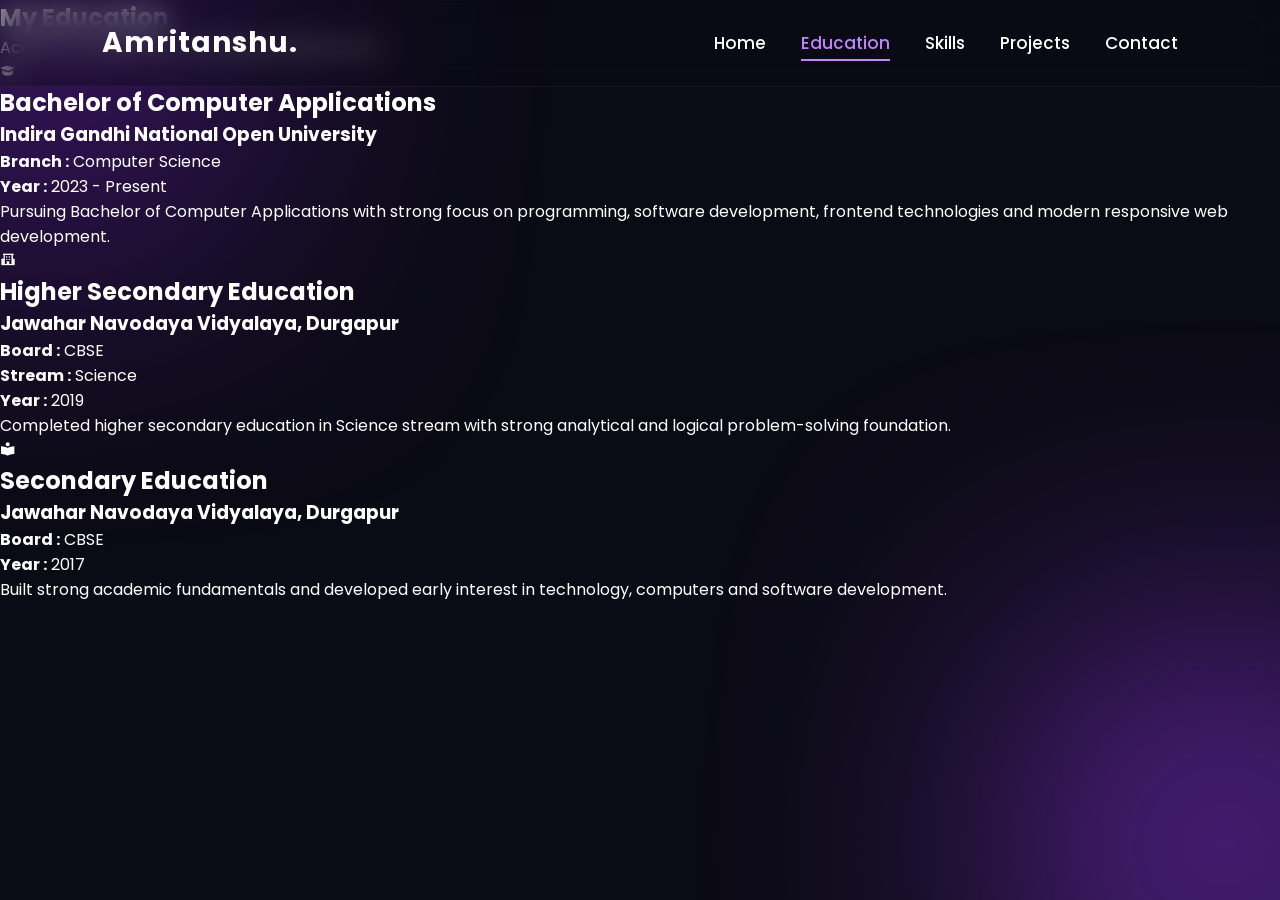
==== education.html @ 888b564c "Add files via upload A simple person portfolio site made using HTML, CSS and JavaScript" ====
<!DOCTYPE html>
<html lang="en">

<head>

    <meta charset="UTF-8">

    <meta http-equiv="X-UA-Compatible" content="IE=edge">

    <meta name="viewport" content="width=device-width, initial-scale=1.0">

    <title>Education | Amritanshu</title>

    <!-- CSS -->

    <link rel="stylesheet" href="stylesheet.css">

    <!-- BOXICONS -->

    <link href='https://unpkg.com/boxicons@2.1.4/css/boxicons.min.css' rel='stylesheet'>

    <!-- GOOGLE FONT -->

    <link rel="preconnect" href="https://fonts.googleapis.com">

    <link rel="preconnect" href="https://fonts.gstatic.com" crossorigin>

    <link href="https://fonts.googleapis.com/css2?family=Poppins:wght@300;400;500;600;700;800&display=swap" rel="stylesheet">

</head>

<body>

    <!-- BLURS -->

    <div class="blur blur1"></div>

    <div class="blur blur2"></div>

    <!-- HEADER -->

    <header class="header">

        <a href="index.html" class="logo">

            Amritanshu.

        </a>

        <nav class="navbar">

            <a href="index.html">Home</a>

            <a href="education.html" class="active">Education</a>

            <a href="skills.html">Skills</a>

            <a href="projects.html">Projects</a>

            <a href="index.html#contact">Contact</a>

        </nav>

    </header>

    <!-- EDUCATION SECTION -->

    <section class="education-section">

        <div class="education-heading">

            <h1>

                My <span>Education</span>

            </h1>

            <p>

                Academic qualifications and educational journey.

            </p>

        </div>

        <div class="education-container">

            <!-- GRADUATION -->

            <div class="education-card">

                <div class="education-icon">

                    <i class='bx bxs-graduation'></i>

                </div>

                <h2>

                    Bachelor of Computer Applications

                </h2>

                <h3>

                    Indira Gandhi National Open University

                </h3>

                <div class="education-details">

                    <p>

                        <strong>Branch :</strong> Computer Science

                    </p>

                    <p>

                        <strong>Year :</strong> 2023 - Present

                    </p>

                </div>

                <p class="education-description">

                    Pursuing Bachelor of Computer Applications with strong focus on
                    programming, software development, frontend technologies and
                    modern responsive web development.

                </p>

            </div>

            <!-- CLASS 12 -->

            <div class="education-card">

                <div class="education-icon">

                    <i class='bx bxs-school'></i>

                </div>

                <h2>

                    Higher Secondary Education

                </h2>

                <h3>

                    Jawahar Navodaya Vidyalaya, Durgapur

                </h3>

                <div class="education-details">

                    <p>

                        <strong>Board :</strong> CBSE

                    </p>

                    <p>

                        <strong>Stream :</strong> Science

                    </p>

                    <p>

                        <strong>Year :</strong> 2019

                    </p>

                </div>

                <p class="education-description">

                    Completed higher secondary education in Science stream with
                    strong analytical and logical problem-solving foundation.

                </p>

            </div>

            <!-- CLASS 10 -->

            <div class="education-card">

                <div class="education-icon">

                    <i class='bx bxs-book-reader'></i>

                </div>

                <h2>

                    Secondary Education

                </h2>

                <h3>

                    Jawahar Navodaya Vidyalaya, Durgapur

                </h3>

                <div class="education-details">

                    <p>

                        <strong>Board :</strong> CBSE

                    </p>

                    <p>

                        <strong>Year :</strong> 2017

                    </p>

                </div>

                <p class="education-description">

                    Built strong academic fundamentals and developed early interest
                    in technology, computers and software development.

                </p>

            </div>

        </div>

    </section>

</body>

</html>
---- stylesheet.css ----
/* =========================
   GLOBAL
========================= */

*{
    margin: 0;
    padding: 0;
    box-sizing: border-box;
    font-family: 'Poppins', sans-serif;
    scroll-behavior: smooth;
}

body{
    background: #0b0b15;
    color: #fff;
    overflow-x: hidden;
}

/* =========================
   BACKGROUND BLURS
========================= */

.blur{
    position: fixed;
    border-radius: 50%;
    filter: blur(140px);
    z-index: -1;
}

.blur1{
    width: 300px;
    height: 300px;
    background: #7e22ce;
    top: -100px;
    left: -100px;
}

.blur2{
    width: 350px;
    height: 350px;
    background: #9333ea;
    bottom: -120px;
    right: -120px;
}

/* =========================
   HEADER
========================= */

.header{
    position: fixed;
    top: 0;
    left: 0;
    width: 100%;
    padding: 22px 8%;
    display: flex;
    justify-content: space-between;
    align-items: center;
    z-index: 100;
    backdrop-filter: blur(15px);
    background: rgba(10,10,20,0.35);
    border-bottom: 1px solid rgba(255,255,255,0.05);
}

.logo{
    color: #fff;
    text-decoration: none;
    font-size: 28px;
    font-weight: 700;
    letter-spacing: 1px;
}

.navbar{
    display: flex;
    align-items: center;
    gap: 35px;
}

.navbar a{
    text-decoration: none;
    color: #fff;
    font-size: 17px;
    font-weight: 500;
    transition: 0.3s ease;
    position: relative;
}

.navbar a:hover,
.navbar a.active{
    color: #c084fc;
}

.navbar a::after{
    content: '';
    position: absolute;
    left: 0;
    bottom: -5px;
    width: 0%;
    height: 2px;
    background: #c084fc;
    transition: 0.3s;
}

.navbar a:hover::after,
.navbar a.active::after{
    width: 100%;
}

/* =========================
   HOME SECTION
========================= */

.home{
    width: 100%;
    min-height: 100vh;
    display: flex;
    justify-content: space-between;
    align-items: center;
    padding: 140px 8% 80px;
    gap: 60px;
}

.home-content{
    max-width: 650px;
}

.welcome{
    color: #c084fc;
    letter-spacing: 4px;
    margin-bottom: 15px;
    font-size: 18px;
    font-weight: 500;
}

.home-content h1{
    font-size: 68px;
    line-height: 1.2;
    margin-bottom: 15px;
    font-weight: 700;
}

.home-content h1 span{
    color: #c084fc;
}

.home-content h3{
    font-size: 32px;
    margin-bottom: 20px;
    font-weight: 600;
}

.text{
    color: #c084fc;
}

.description{
    color: #d4d4d8;
    line-height: 1.8;
    font-size: 17px;
    margin-bottom: 35px;
    max-width: 580px;
}

/* =========================
   BUTTONS
========================= */

.buttons{
    display: flex;
    gap: 20px;
    flex-wrap: wrap;
}

.btn{
    padding: 14px 30px;
    border-radius: 12px;
    text-decoration: none;
    font-weight: 600;
    transition: 0.4s ease;
    display: inline-block;
}

.primary-btn{
    background: linear-gradient(135deg,#9333ea,#c084fc);
    color: #fff;
    box-shadow: 0 0 20px rgba(192,132,252,0.4);
}

.primary-btn:hover{
    transform: translateY(-4px);
    box-shadow: 0 0 30px rgba(192,132,252,0.6);
}

.secondary-btn{
    border: 2px solid #9333ea;
    color: #fff;
}

.secondary-btn:hover{
    background: #9333ea;
    transform: translateY(-4px);
}

/* =========================
   IMAGE
========================= */

.home-image{
    display: flex;
    justify-content: center;
    align-items: center;
}

.image-border{
    width: 420px;
    height: 420px;
    border-radius: 50%;
    padding: 10px;
    background: linear-gradient(135deg,#9333ea,#d8b4fe);
    box-shadow: 0 0 40px rgba(147,51,234,0.5);
}

.image-border img{
    width: 100%;
    height: 100%;
    object-fit: cover;
    border-radius: 50%;
    border: 8px solid #0b0b15;
}

/* =========================
   CONTACT SECTION
========================= */

.contact-section{
    width: 100%;
    padding: 100px 8%;
    display: flex;
    justify-content: space-between;
    gap: 60px;
    flex-wrap: wrap;
}

.contact-left{
    flex: 1;
    min-width: 300px;
}

.contact-heading{
    font-size: 55px;
    margin-bottom: 40px;
}

.contact-heading span{
    color: #c084fc;
}

.contact-info{
    display: flex;
    flex-direction: column;
    gap: 25px;
}

.info-box{
    display: flex;
    align-items: center;
    gap: 18px;
    background: rgba(255,255,255,0.04);
    padding: 20px;
    border-radius: 18px;
    border: 1px solid rgba(255,255,255,0.06);
    transition: 0.3s ease;
}

.info-box:hover{
    transform: translateX(10px);
    border-color: #9333ea;
}

.info-box i{
    font-size: 28px;
    color: #c084fc;
}

.info-box span{
    color: #e4e4e7;
    font-size: 16px;
}

.contact-right{
    flex: 1;
    min-width: 320px;
}

.contact-right form{
    display: flex;
    flex-direction: column;
    gap: 20px;
}

.contact-right input,
.contact-right textarea{
    width: 100%;
    padding: 16px;
    border: none;
    outline: none;
    border-radius: 14px;
    background: rgba(255,255,255,0.05);
    color: #fff;
    font-size: 16px;
    border: 1px solid rgba(255,255,255,0.06);
}

.contact-right textarea{
    resize: none;
}

.contact-right button{
    padding: 15px;
    border: none;
    border-radius: 14px;
    background: linear-gradient(135deg,#9333ea,#c084fc);
    color: #fff;
    font-size: 17px;
    font-weight: 600;
    cursor: pointer;
    transition: 0.4s ease;
}

.contact-right button:hover{
    transform: translateY(-4px);
    box-shadow: 0 0 25px rgba(192,132,252,0.5);
}

#success-popup{
    margin-top: 20px;
    padding: 14px;
    background: rgba(34,197,94,0.15);
    border: 1px solid #22c55e;
    border-radius: 12px;
    color: #22c55e;
    display: none;
}

/* =========================
   FOOTER
========================= */

.footer{
    width: 100%;
    padding: 25px 8%;
    border-top: 1px solid rgba(255,255,255,0.06);
    display: flex;
    justify-content: space-between;
    align-items: center;
    flex-wrap: wrap;
    gap: 20px;
}

.footer p{
    color: #d4d4d8;
    text-align: center;
}

.footer-social-left,
.footer-icons{
    display: flex;
    gap: 18px;
}

.footer-social-left a,
.footer-icons a{
    width: 45px;
    height: 45px;
    border-radius: 50%;
    background: rgba(255,255,255,0.05);
    display: flex;
    justify-content: center;
    align-items: center;
    text-decoration: none;
    transition: 0.4s ease;
}

.footer-social-left a:hover,
.footer-icons a:hover{
    background: #9333ea;
    transform: translateY(-5px);
}

.footer-social-left i,
.footer-icons i{
    color: #fff;
    font-size: 22px;
}

/* =========================
   SKILLS PAGE
========================= */

.skills-section{
    width: 100%;
    min-height: 100vh;
    padding: 140px 8% 80px;
}

.skills-heading{
    text-align: center;
    margin-bottom: 70px;
}

.skills-heading h1{
    font-size: 55px;
    margin-bottom: 15px;
}

.skills-heading h1 span{
    color: #c084fc;
}

.skills-heading p{
    color: #d4d4d8;
    font-size: 18px;
}

.skills-container{
    display: grid;
    grid-template-columns: repeat(auto-fit,minmax(250px,1fr));
    gap: 40px;
    justify-items: center;
}

.skill-card{
    position: relative;
    width: 240px;
    height: 300px;
    background: rgba(255,255,255,0.04);
    border-radius: 25px;
    border: 1px solid rgba(255,255,255,0.06);
    display: flex;
    justify-content: center;
    align-items: center;
    flex-direction: column;
    transition: 0.4s ease;
    overflow: hidden;
}

.skill-card:hover{
    transform: translateY(-10px);
    box-shadow: 0 0 25px rgba(192,132,252,0.4);
}

.outer{
    width: 170px;
    height: 170px;
    border-radius: 50%;
    padding: 20px;
    box-shadow:
    6px 6px 15px rgba(0,0,0,0.5),
    -6px -6px 15px rgba(255,255,255,0.03);
}

.inner{
    width: 130px;
    height: 130px;
    border-radius: 50%;
    display: flex;
    justify-content: center;
    align-items: center;
    background: #0f172a;
}

.inner h2{
    color: #fff;
    font-size: 30px;
}

.skill-card h3{
    margin-top: 25px;
    font-size: 24px;
}

svg{
    position: absolute;
    top: 32px;
}

circle{
    fill: none;
    stroke-width: 14;
    stroke: rgba(255,255,255,0.08);
    stroke-linecap: round;
}

.c-skill{
    stroke: #a855f7;
    stroke-dasharray: 440;
    stroke-dashoffset: 22;
}

.cpp-skill{
    stroke: #9333ea;
    stroke-dasharray: 440;
    stroke-dashoffset: 22;
}

.java-skill{
    stroke: #7e22ce;
    stroke-dasharray: 440;
    stroke-dashoffset: 66;
}

.html-skill{
    stroke: #c084fc;
    stroke-dasharray: 440;
    stroke-dashoffset: 44;
}

.css-skill{
    stroke: #d8b4fe;
    stroke-dasharray: 440;
    stroke-dashoffset: 53;
}

.js-skill{
    stroke: #e879f9;
    stroke-dasharray: 440;
    stroke-dashoffset: 79;
}

.frontend-skill{
    stroke: #c026d3;
    stroke-dasharray: 440;
    stroke-dashoffset: 44;
}

.responsive-skill{
    stroke: #f0abfc;
    stroke-dasharray: 440;
    stroke-dashoffset: 35;
}

/* =========================
   RESPONSIVE
========================= */

@media(max-width:1100px){

    .home{
        flex-direction: column-reverse;
        text-align: center;
        padding-top: 170px;
    }

    .home-content{
        max-width: 100%;
    }

    .buttons{
        justify-content: center;
    }

    .contact-section{
        flex-direction: column;
    }
}

@media(max-width:768px){

    .header{
        padding: 18px 5%;
        flex-direction: column;
        gap: 18px;
    }

    .navbar{
        flex-wrap: wrap;
        justify-content: center;
        gap: 18px;
    }

    .home-content h1{
        font-size: 48px;
    }

    .home-content h3{
        font-size: 26px;
    }

    .image-border{
        width: 300px;
        height: 300px;
    }

    .contact-heading,
    .skills-heading h1{
        font-size: 42px;
    }

    .footer{
        justify-content: center;
    }
}
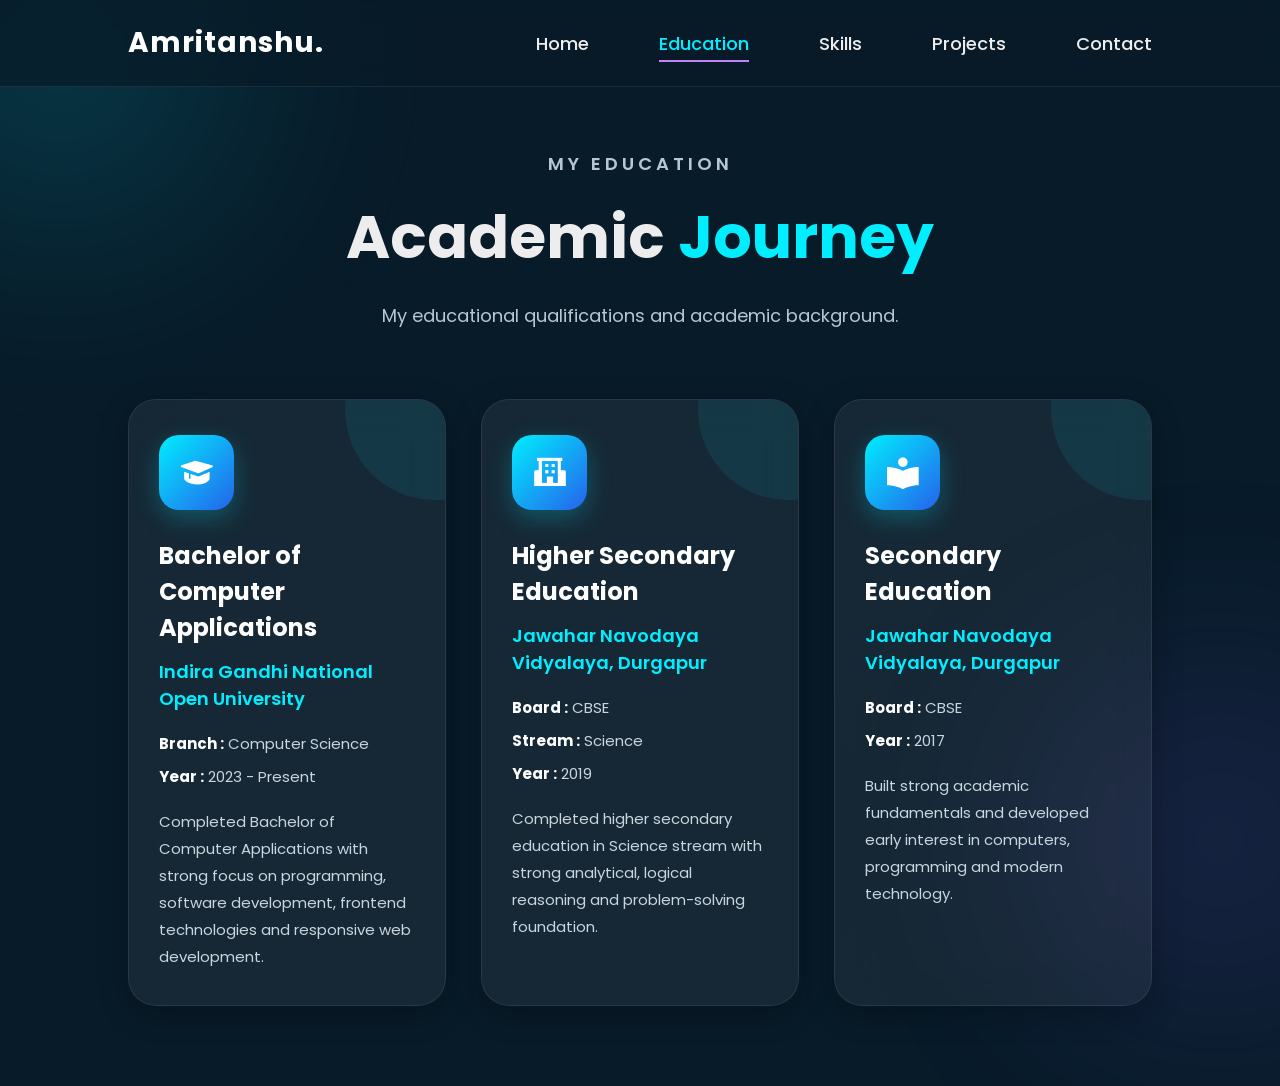
==== commit 84db2f7a: "Revise education section and enhance styling Updated the education section with new content and styl" ====
--- a/education.html
+++ b/education.html
@@ -27,6 +27,270 @@
 
     <link href="https://fonts.googleapis.com/css2?family=Poppins:wght@300;400;500;600;700;800&display=swap" rel="stylesheet">
 
+    <style>
+
+        *{
+            margin: 0;
+            padding: 0;
+            box-sizing: border-box;
+            font-family: 'Poppins', sans-serif;
+        }
+
+        body{
+            background: #081b29;
+            color: #ededed;
+            overflow-x: hidden;
+            min-height: 100vh;
+        }
+
+        /* BLURS */
+
+        .blur{
+            position: fixed;
+            border-radius: 50%;
+            filter: blur(120px);
+            z-index: -1;
+        }
+
+        .blur1{
+            width: 320px;
+            height: 320px;
+            background: #0ef;
+            top: -100px;
+            left: -100px;
+            opacity: 0.18;
+        }
+
+        .blur2{
+            width: 320px;
+            height: 320px;
+            background: #7f5af0;
+            bottom: -100px;
+            right: -100px;
+            opacity: 0.18;
+        }
+
+        /* HEADER */
+
+        .header{
+            position: fixed;
+            top: 0;
+            left: 0;
+            width: 100%;
+            padding: 22px 10%;
+            background: rgba(8, 27, 41, 0.75);
+            backdrop-filter: blur(12px);
+            display: flex;
+            justify-content: space-between;
+            align-items: center;
+            z-index: 100;
+            border-bottom: 1px solid rgba(255,255,255,0.08);
+        }
+
+        .logo{
+            font-size: 28px;
+            color: #fff;
+            text-decoration: none;
+            font-weight: 700;
+        }
+
+        .navbar a{
+            display: inline-block;
+            font-size: 18px;
+            color: #ededed;
+            text-decoration: none;
+            font-weight: 500;
+            margin-left: 35px;
+            transition: .3s;
+        }
+
+        .navbar a:hover,
+        .navbar a.active{
+            color: #0ef;
+        }
+
+        /* EDUCATION SECTION */
+
+        .education-page{
+            width: 100%;
+            min-height: 100vh;
+            padding: 150px 10% 80px;
+        }
+
+        .page-title{
+            text-align: center;
+            margin-bottom: 70px;
+        }
+
+        .small-title{
+            color: #0ef;
+            font-size: 15px;
+            letter-spacing: 4px;
+            margin-bottom: 15px;
+            font-weight: 600;
+        }
+
+        .page-title h1{
+            font-size: 60px;
+            font-weight: 700;
+            margin-bottom: 20px;
+        }
+
+        .page-title h1 span{
+            color: #0ef;
+        }
+
+        .page-title p{
+            color: #b8c6d1;
+            font-size: 18px;
+        }
+
+        /* EDUCATION GRID */
+
+        .education-grid{
+            display: grid;
+            grid-template-columns: repeat(auto-fit, minmax(300px, 1fr));
+            gap: 35px;
+        }
+
+        /* EDUCATION CARD */
+
+        .education-card{
+            position: relative;
+            background: rgba(255,255,255,0.06);
+            border: 1px solid rgba(255,255,255,0.08);
+            backdrop-filter: blur(18px);
+            border-radius: 28px;
+            padding: 35px 30px;
+            overflow: hidden;
+            transition: 0.4s ease;
+            box-shadow: 0 8px 30px rgba(0,0,0,0.25);
+        }
+
+        .education-card::before{
+            content: '';
+            position: absolute;
+            width: 180px;
+            height: 180px;
+            background: rgba(0,238,255,0.08);
+            border-radius: 50%;
+            top: -80px;
+            right: -80px;
+        }
+
+        .education-card:hover{
+            transform: translateY(-12px);
+            border: 1px solid rgba(0,238,255,0.4);
+            box-shadow: 0 10px 35px rgba(0,238,255,0.15);
+        }
+
+        /* ICON */
+
+        .education-icon{
+            width: 75px;
+            height: 75px;
+            border-radius: 20px;
+            background: linear-gradient(135deg,#0ef,#2563eb);
+            display: flex;
+            align-items: center;
+            justify-content: center;
+            margin-bottom: 28px;
+            box-shadow: 0 8px 25px rgba(0,238,255,0.25);
+        }
+
+        .education-icon i{
+            font-size: 38px;
+            color: #fff;
+        }
+
+        /* CONTENT */
+
+        .education-card h2{
+            font-size: 24px;
+            line-height: 1.5;
+            margin-bottom: 12px;
+            color: #fff;
+        }
+
+        .education-card h3{
+            color: #0ef;
+            font-size: 18px;
+            margin-bottom: 20px;
+            font-weight: 600;
+        }
+
+        .education-details{
+            margin-bottom: 20px;
+        }
+
+        .education-details p{
+            color: #c9d6df;
+            margin-bottom: 10px;
+            font-size: 15px;
+        }
+
+        .education-details strong{
+            color: #fff;
+        }
+
+        .education-description{
+            color: #c9d6df;
+            line-height: 1.8;
+            font-size: 15px;
+        }
+
+        /* RESPONSIVE */
+
+        @media(max-width:991px){
+
+            .header{
+                padding: 20px 5%;
+            }
+
+            .education-page{
+                padding: 140px 5% 70px;
+            }
+
+        }
+
+        @media(max-width:768px){
+
+            .page-title h1{
+                font-size: 45px;
+            }
+
+            .navbar a{
+                margin-left: 18px;
+                font-size: 16px;
+            }
+
+        }
+
+        @media(max-width:480px){
+
+            .header{
+                flex-direction: column;
+                gap: 15px;
+            }
+
+            .navbar{
+                display: flex;
+                flex-wrap: wrap;
+                justify-content: center;
+            }
+
+            .page-title h1{
+                font-size: 34px;
+            }
+
+            .page-title p{
+                font-size: 15px;
+            }
+
+        }
+
+    </style>
+
 </head>
 
 <body>
@@ -65,27 +329,35 @@
 
     <!-- EDUCATION SECTION -->
 
-    <section class="education-section">
-
-        <div class="education-heading">
+    <section class="education-page">
+
+        <div class="page-title">
+
+            <p class="small-title">
+
+                MY EDUCATION
+
+            </p>
 
             <h1>
 
-                My <span>Education</span>
+                Academic <span>Journey</span>
 
             </h1>
 
             <p>
 
-                Academic qualifications and educational journey.
+                My educational qualifications and academic background.
 
             </p>
 
         </div>
 
-        <div class="education-container">
-
-            <!-- GRADUATION -->
+        <!-- EDUCATION GRID -->
+
+        <div class="education-grid">
+
+            <!-- BCA -->
 
             <div class="education-card">
 
@@ -125,9 +397,8 @@
 
                 <p class="education-description">
 
-                    Pursuing Bachelor of Computer Applications with strong focus on
-                    programming, software development, frontend technologies and
-                    modern responsive web development.
+                 Completed Bachelor of Computer Applications with strong focus on programming,
+                    software development, frontend technologies and responsive web development.
 
                 </p>
 
@@ -179,8 +450,8 @@
 
                 <p class="education-description">
 
-                    Completed higher secondary education in Science stream with
-                    strong analytical and logical problem-solving foundation.
+                    Completed higher secondary education in Science stream with strong analytical,
+                    logical reasoning and problem-solving foundation.
 
                 </p>
 
@@ -227,7 +498,7 @@
                 <p class="education-description">
 
                     Built strong academic fundamentals and developed early interest
-                    in technology, computers and software development.
+                    in computers, programming and modern technology.
 
                 </p>
 
@@ -239,4 +510,4 @@
 
 </body>
 
-</html>+</html>
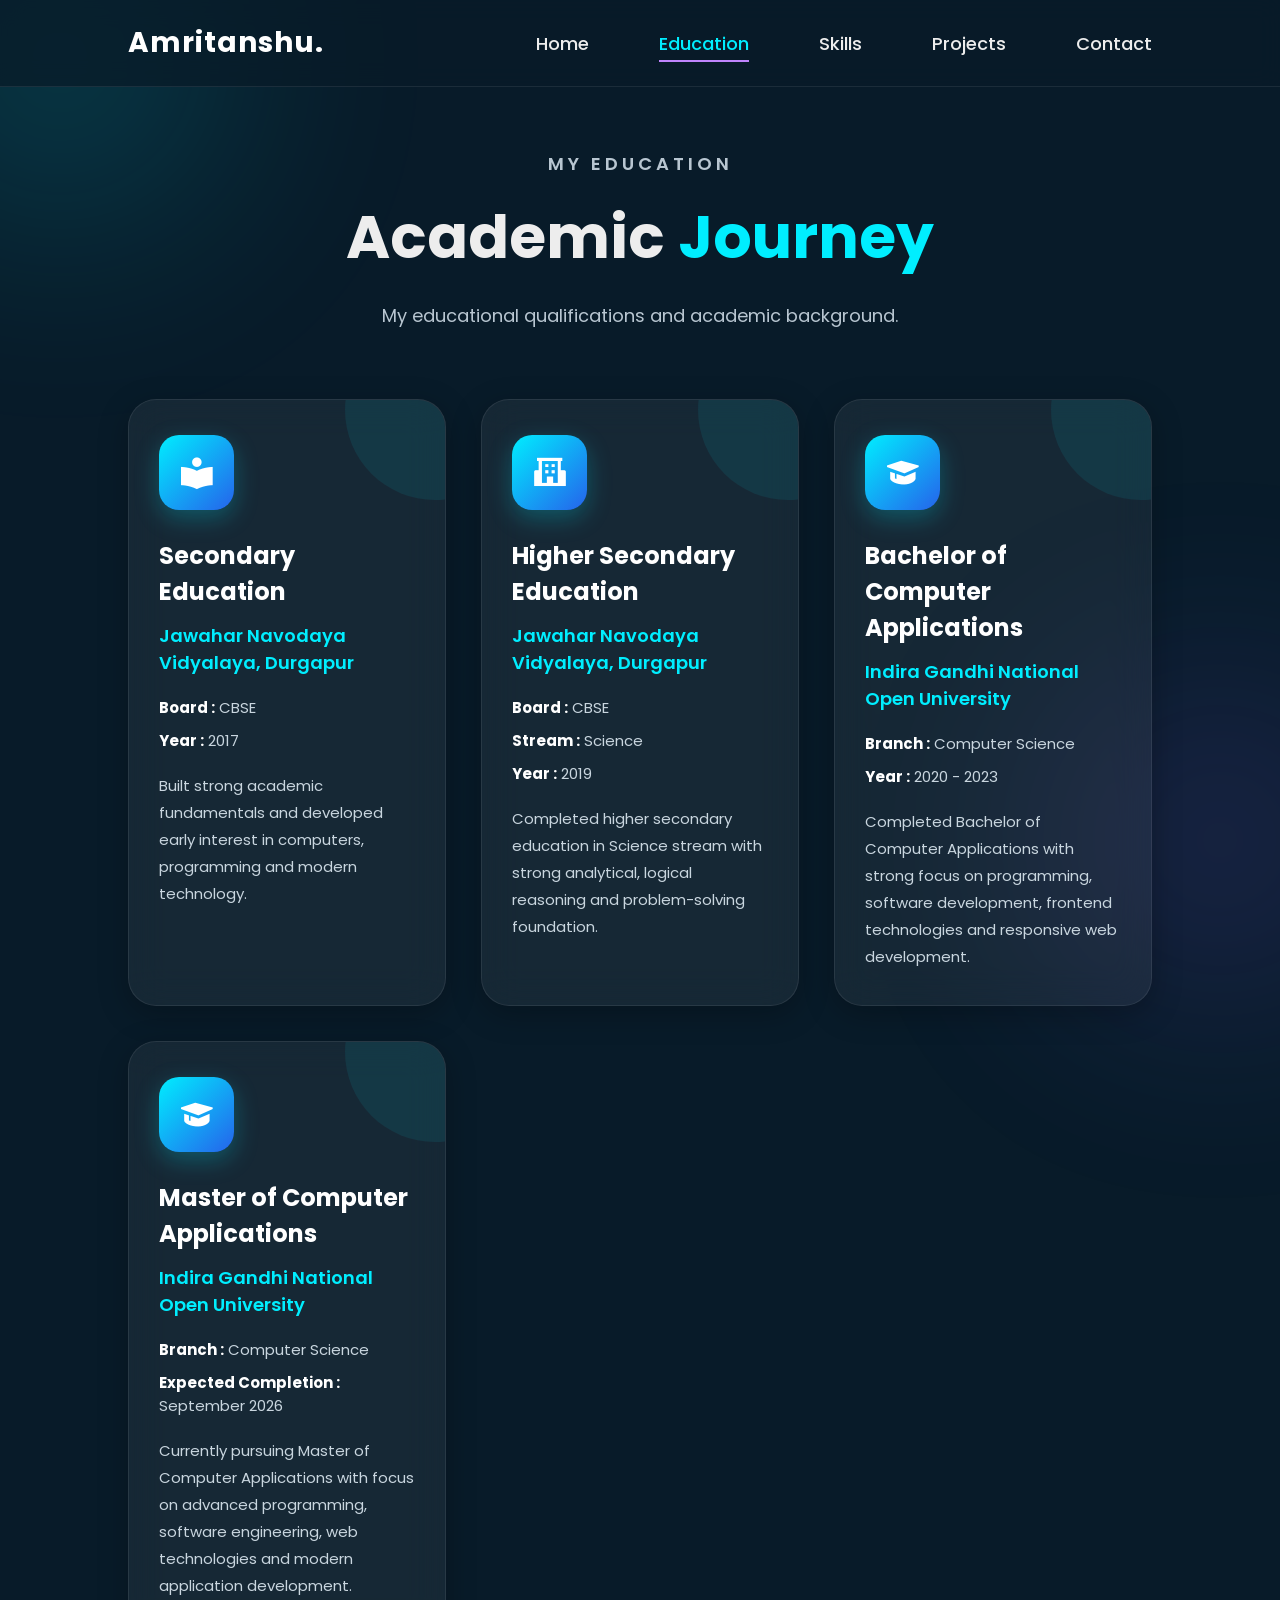
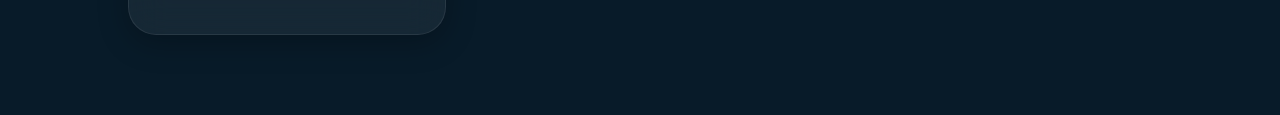
==== commit 68e79e7c: "Refactor education.html structure and content" ====
--- a/education.html
+++ b/education.html
@@ -357,25 +357,25 @@
 
         <div class="education-grid">
 
-            <!-- BCA -->
+            <!-- CLASS 10 -->
 
             <div class="education-card">
 
                 <div class="education-icon">
 
-                    <i class='bx bxs-graduation'></i>
+                    <i class='bx bxs-book-reader'></i>
 
                 </div>
 
                 <h2>
 
-                    Bachelor of Computer Applications
+                    Secondary Education
 
                 </h2>
 
                 <h3>
 
-                    Indira Gandhi National Open University
+                    Jawahar Navodaya Vidyalaya, Durgapur
 
                 </h3>
 
@@ -383,13 +383,13 @@
 
                     <p>
 
-                        <strong>Branch :</strong> Computer Science
-
-                    </p>
-
-                    <p>
-
-                        <strong>Year :</strong> 2023 - Present
+                        <strong>Board :</strong> CBSE
+
+                    </p>
+
+                    <p>
+
+                        <strong>Year :</strong> 2017
 
                     </p>
 
@@ -397,8 +397,8 @@
 
                 <p class="education-description">
 
-                 Completed Bachelor of Computer Applications with strong focus on programming,
-                    software development, frontend technologies and responsive web development.
+                    Built strong academic fundamentals and developed early interest
+                    in computers, programming and modern technology.
 
                 </p>
 
@@ -457,25 +457,25 @@
 
             </div>
 
-            <!-- CLASS 10 -->
+            <!-- BCA -->
 
             <div class="education-card">
 
                 <div class="education-icon">
 
-                    <i class='bx bxs-book-reader'></i>
+                    <i class='bx bxs-graduation'></i>
 
                 </div>
 
                 <h2>
 
-                    Secondary Education
+                    Bachelor of Computer Applications
 
                 </h2>
 
                 <h3>
 
-                    Jawahar Navodaya Vidyalaya, Durgapur
+                    Indira Gandhi National Open University
 
                 </h3>
 
@@ -483,13 +483,13 @@
 
                     <p>
 
-                        <strong>Board :</strong> CBSE
-
-                    </p>
-
-                    <p>
-
-                        <strong>Year :</strong> 2017
+                        <strong>Branch :</strong> Computer Science
+
+                    </p>
+
+                    <p>
+
+                        <strong>Year :</strong> 2020 - 2023
 
                     </p>
 
@@ -497,13 +497,62 @@
 
                 <p class="education-description">
 
-                    Built strong academic fundamentals and developed early interest
-                    in computers, programming and modern technology.
+                    Completed Bachelor of Computer Applications with strong focus on programming,
+                    software development, frontend technologies and responsive web development.
 
                 </p>
 
             </div>
 
+            <!-- MCA -->
+
+            <div class="education-card">
+
+                <div class="education-icon">
+
+                    <i class='bx bxs-graduation'></i>
+
+                </div>
+
+                <h2>
+
+                    Master of Computer Applications
+
+                </h2>
+
+                <h3>
+
+                    Indira Gandhi National Open University
+
+                </h3>
+
+                <div class="education-details">
+
+                    <p>
+
+                        <strong>Branch :</strong> Computer Science
+
+                    </p>
+
+                   
+
+                    <p>
+
+                        <strong>Expected Completion :</strong> September 2026
+
+                    </p>
+
+                </div>
+
+                <p class="education-description">
+
+                    Currently pursuing Master of Computer Applications with focus on advanced
+                    programming, software engineering, web technologies and modern application development.
+
+                </p>
+
+            </div>
+
         </div>
 
     </section>
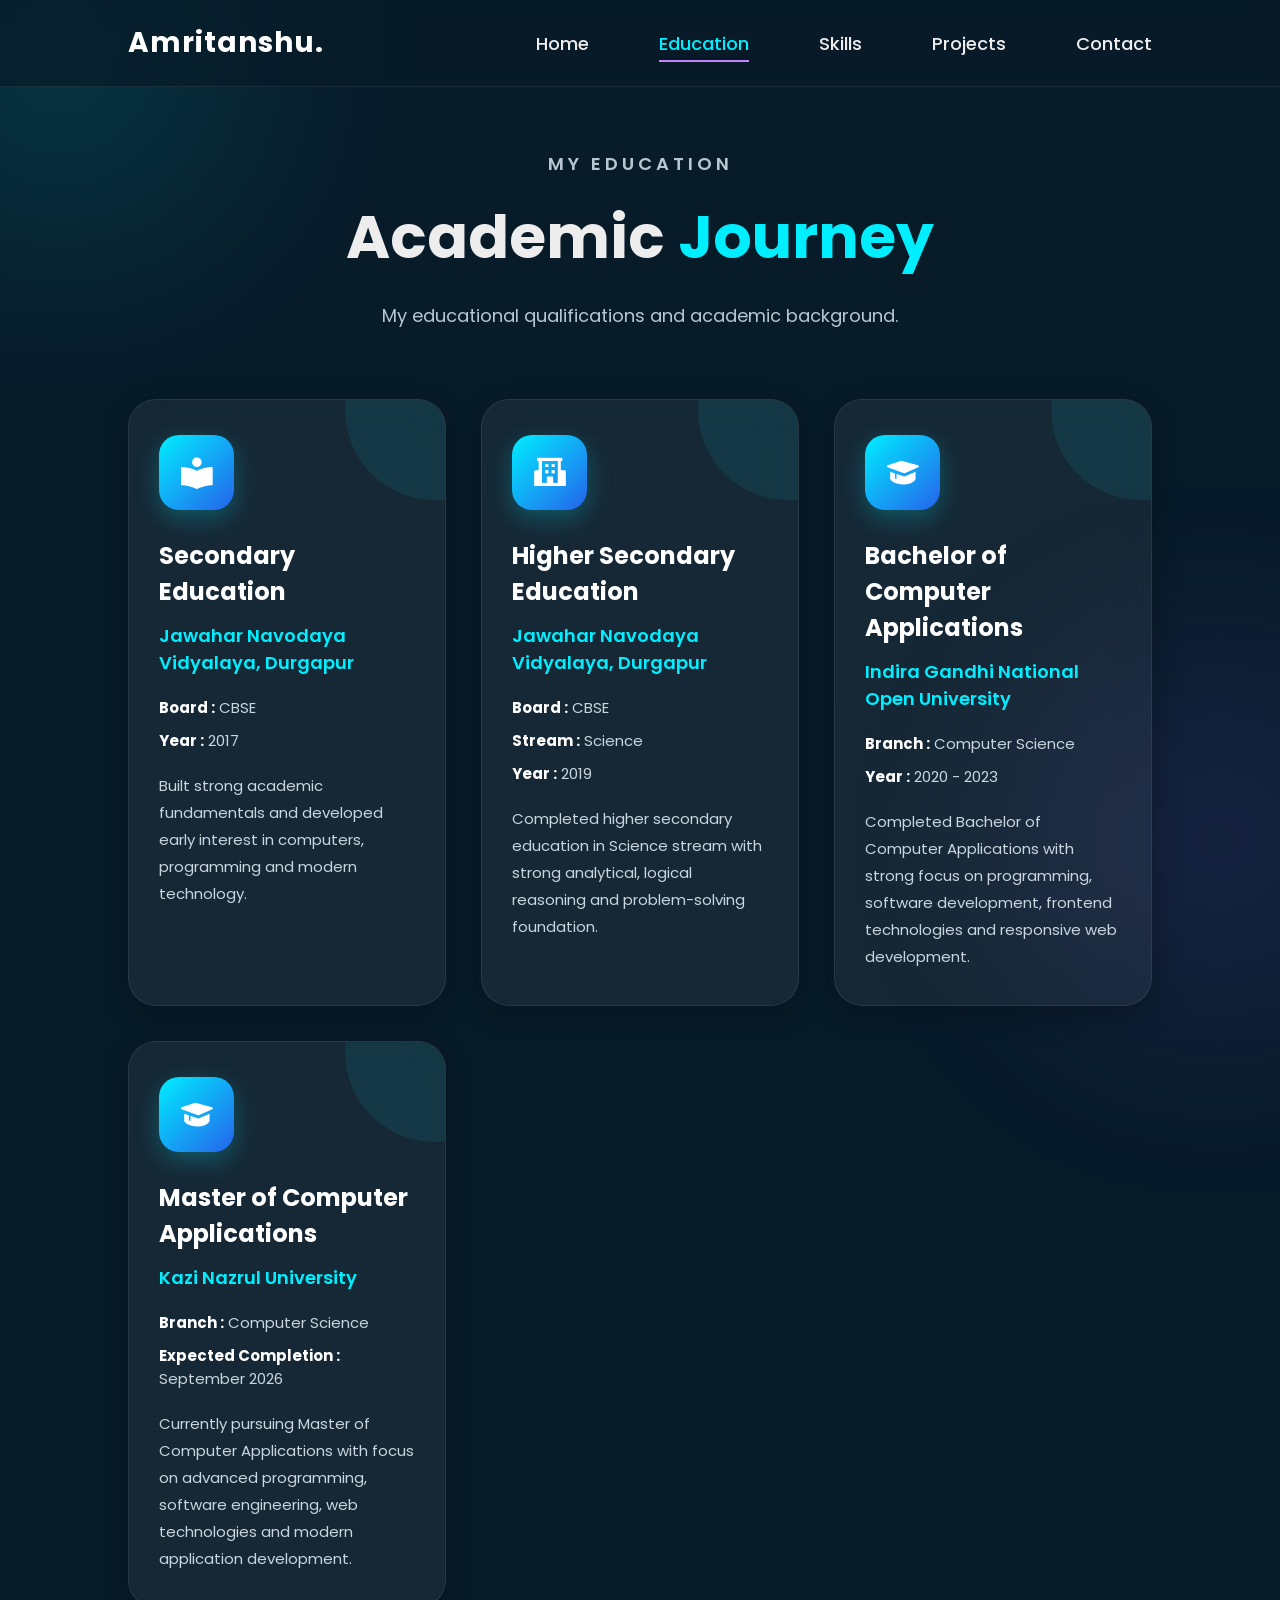
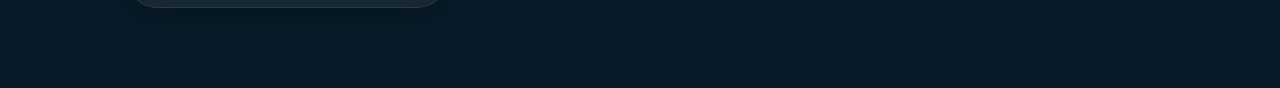
==== commit 9810c870: "Update education.html" ====
--- a/education.html
+++ b/education.html
@@ -522,7 +522,7 @@
 
                 <h3>
 
-                    Indira Gandhi National Open University
+                    Kazi Nazrul University
 
                 </h3>
 
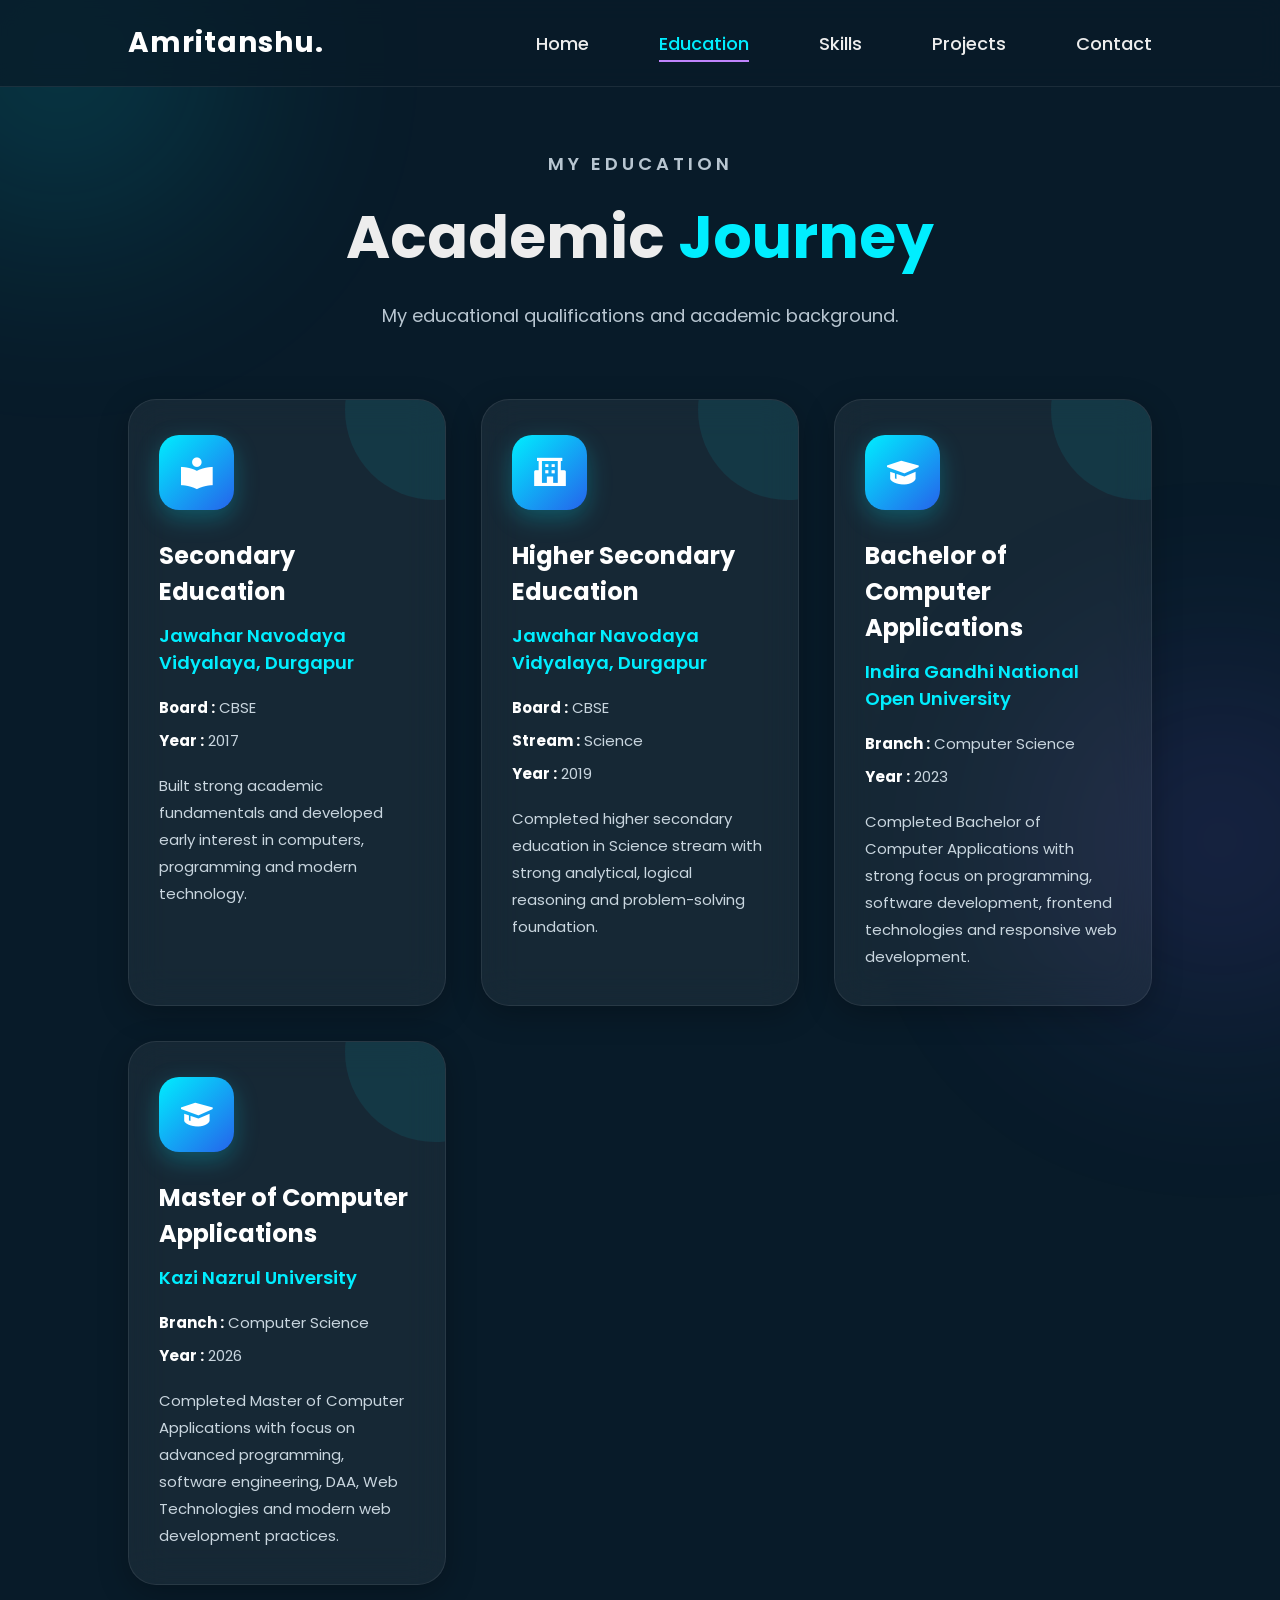
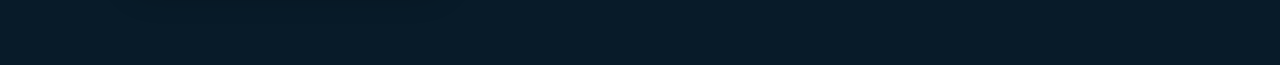
==== commit 33519562: "Revise education section with academic details Updated the education section with detailed academic " ====
--- a/education.html
+++ b/education.html
@@ -489,7 +489,7 @@
 
                     <p>
 
-                        <strong>Year :</strong> 2020 - 2023
+                        <strong>Year :</strong> 2023
 
                     </p>
 
@@ -538,7 +538,7 @@
 
                     <p>
 
-                        <strong>Expected Completion :</strong> September 2026
+                        <strong>Year :</strong> 2026
 
                     </p>
 
@@ -546,9 +546,8 @@
 
                 <p class="education-description">
 
-                    Currently pursuing Master of Computer Applications with focus on advanced
-                    programming, software engineering, web technologies and modern application development.
-
+                    Completed Master of Computer Applications with focus on advanced
+                    programming, software engineering, DAA, Web Technologies and modern web development practices.
                 </p>
 
             </div>
--- a/stylesheet.css
+++ b/stylesheet.css
@@ -57,6 +57,7 @@
     justify-content: space-between;
     align-items: center;
     z-index: 100;
+    -webkit-backdrop-filter: blur(15px);
     backdrop-filter: blur(15px);
     background: rgba(10,10,20,0.35);
     border-bottom: 1px solid rgba(255,255,255,0.05);
@@ -211,21 +212,24 @@
     align-items: center;
 }
 
-.image-border{
-    width: 420px;
-    height: 420px;
+.image-border {
+    width: 400px;
+    height: 490px;
     border-radius: 50%;
     padding: 10px;
-    background: linear-gradient(135deg,#9333ea,#d8b4fe);
-    box-shadow: 0 0 40px rgba(147,51,234,0.5);
-}
-
-.image-border img{
+    background: linear-gradient(135deg, #9333ea, #d8b4fe);
+    box-shadow: 0 0 40px rgba(147, 51, 234, 0.5);
+    overflow: hidden;
+    box-sizing: border-box;
+}
+
+.image-border img {
     width: 100%;
     height: 100%;
-    object-fit: cover;
+    object-fit: contain;
     border-radius: 50%;
     border: 8px solid #0b0b15;
+    box-sizing: border-box;
 }
 
 /* =========================
@@ -332,14 +336,59 @@
     box-shadow: 0 0 25px rgba(192,132,252,0.5);
 }
 
+/* =========================
+   SUCCESS POPUP
+========================= */
+
 #success-popup{
-    margin-top: 20px;
-    padding: 14px;
+
+    position: fixed;
+
+    bottom: 30px;
+
+    right: 30px;
+
+    padding: 16px 24px;
+
     background: rgba(34,197,94,0.15);
+
     border: 1px solid #22c55e;
-    border-radius: 12px;
+
+    border-radius: 14px;
+
     color: #22c55e;
-    display: none;
+
+    font-size: 15px;
+
+    font-weight: 600;
+
+    -webkit-backdrop-filter: blur(10px);
+    backdrop-filter: blur(10px);
+
+    box-shadow: 0 0 20px rgba(34,197,94,0.25);
+
+    opacity: 0;
+
+    visibility: hidden;
+
+    transform: translateY(20px);
+
+    transition: 0.4s ease;
+
+    z-index: 9999;
+
+}
+
+/* SHOW POPUP */
+
+#success-popup.show-popup{
+
+    opacity: 1;
+
+    visibility: visible;
+
+    transform: translateY(0);
+
 }
 
 /* =========================
@@ -599,4 +648,4 @@
     .footer{
         justify-content: center;
     }
-}+}
